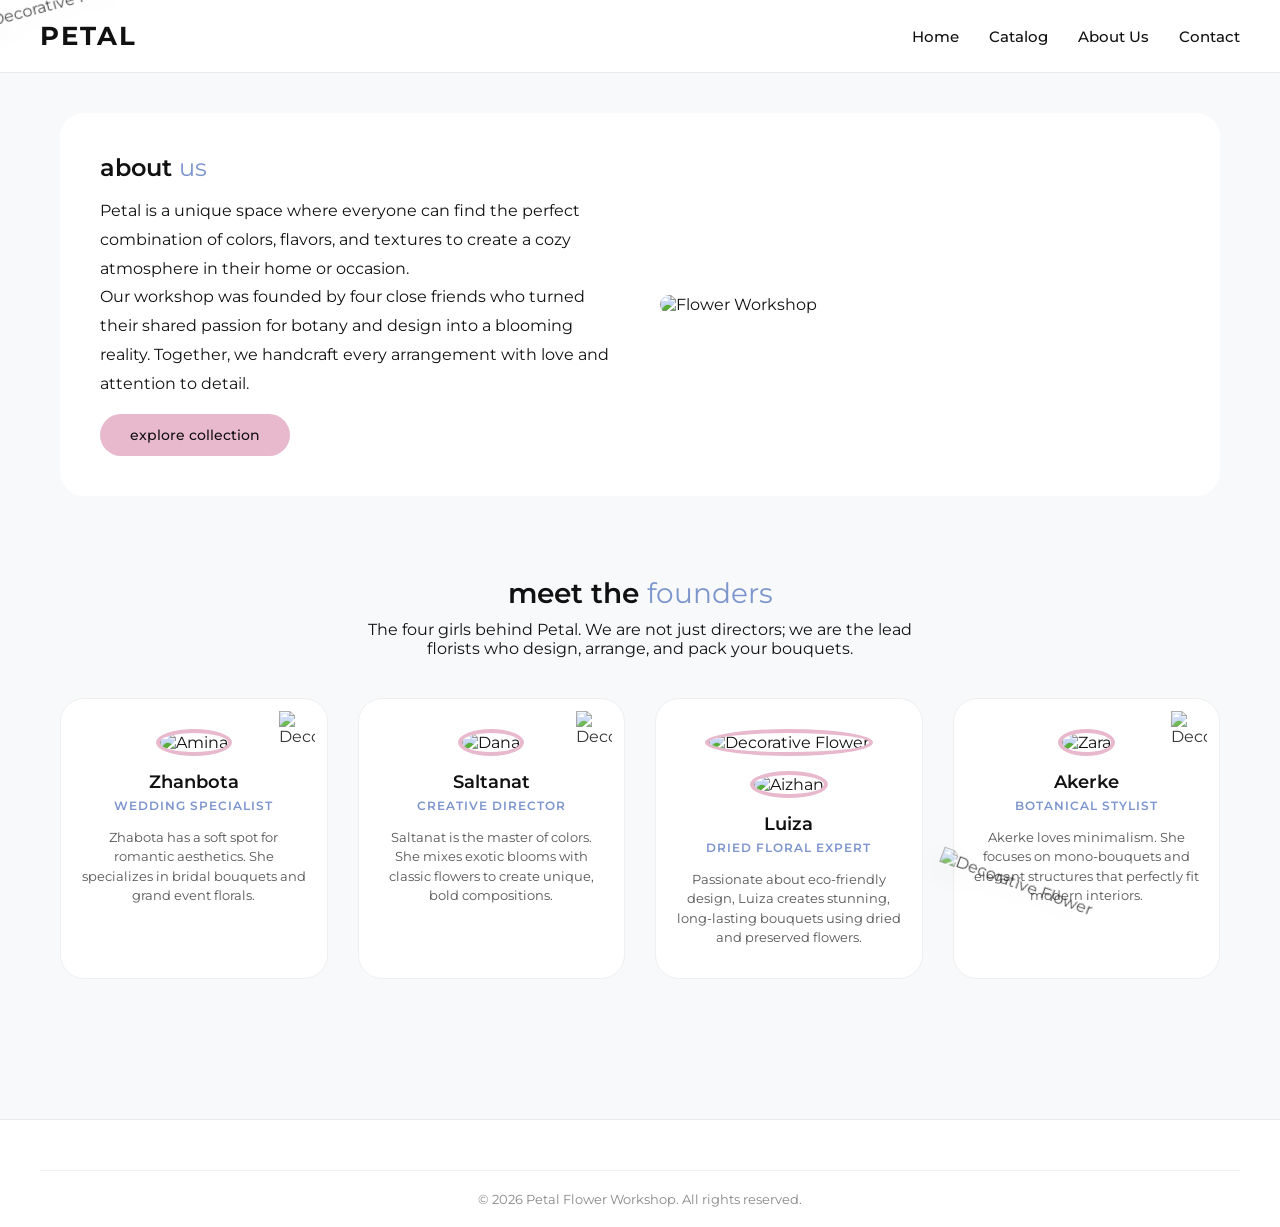
==== flower_shop_website-main/about.html @ df9ba2c2 "first commit" ====
<!DOCTYPE html>
<html lang="en">
<head>
    <meta charset="UTF-8">
    <meta name="viewport" content="width=device-width, initial-scale=1.0">
    <title>About Us - Petal</title>
    <link rel="stylesheet" href="css/style.css">
</head>
<body>
    <!-- FIXED DECORATIVE FLOWERS -->
    <img src="https://creazilla-store.fra1.digitaloceanspaces.com/cliparts/78082/pink-flower-clipart-md.png" class="bg-flower bg-flower-1" alt="Decorative Flower">
    <img src="https://creazilla-store.fra1.digitaloceanspaces.com/cliparts/78106/pink-flower-clipart-md.png" class="bg-flower bg-flower-2" alt="Decorative Flower">

    <header>
        <div class="nav-container">
            <div class="logo">Petal</div>
            <nav>
                <ul class="nav-links">
                    <li><a href="index.html">Home</a></li>
                    <li><a href="catalog.html">Catalog</a></li>
                    <li><a href="about.html">About Us</a></li>
                    <li><a href="contact.html">Contact</a></li>
                </ul>
            </nav>
        </div>
    </header>

    <main>
        <!-- Our Story Section -->
        <section class="about-grid">
            <div>
                <h2>about <span class="highlight">us</span></h2>
                <p style="margin-top: 15px; line-height: 1.8;">Petal is a unique space where everyone can find the perfect combination of colors, flavors, and textures to create a cozy atmosphere in their home or occasion.</p>
                <p style="line-height: 1.8;">Our workshop was founded by four close friends who turned their shared passion for botany and design into a blooming reality. Together, we handcraft every arrangement with love and attention to detail.</p>
                <a href="catalog.html" class="btn-pill" style="margin-top: 15px;">explore collection</a>
            </div>
            <div>
                <img src="https://images.unsplash.com/photo-1528698827591-e19ccd7bc23d?w=600&h=500&fit=crop" alt="Flower Workshop">
            </div>
        </section>

        <!-- The Founders & Florists Section -->
        <section style="margin-top: 80px; margin-bottom: 40px;">
            <h2 style="text-align: center; font-size: 28px;">meet the <span class="highlight">founders</span></h2>
            <p style="text-align: center; margin-top: 10px; max-width: 600px; margin-left: auto; margin-right: auto;">The four girls behind Petal. We are not just directors; we are the lead florists who design, arrange, and pack your bouquets.</p>
            
            <div class="team-grid">
                <!-- Founder 1 -->
                <article class="team-card">
                    <img src="https://img.magnific.com/free-psd/white-peony-flower-isolated-transparent-background_84443-94302.jpg" class="card-flower-deco" alt="Decorative Flower">
                    <img src="https://images.unsplash.com/photo-1534528741775-53994a69daeb?w=300&h=300&fit=crop" alt="Amina">
                    <h3>Zhanbota</h3>
                    <div class="team-role">Wedding Specialist</div>
                    <p>Zhabota has a soft spot for romantic aesthetics. She specializes in bridal bouquets and grand event florals.</p>
                </article>

                <!-- Founder 2 -->
                <article class="team-card">
                    <img src="https://img.magnific.com/free-psd/white-peony-flower-isolated-transparent-background_84443-94302.jpg" class="card-flower-deco" alt="Decorative Flower">
                    <img src="https://images.unsplash.com/photo-1517841905240-472988babdf9?w=300&h=300&fit=crop" alt="Dana">
                    <h3>Saltanat</h3>
                    <div class="team-role">Creative Director</div>
                    <p>Saltanat is the master of colors. She mixes exotic blooms with classic flowers to create unique, bold compositions.</p>
                </article>

                <!-- Founder 3 -->
                <article class="team-card">
                    <img src="https://img.magnific.com/free-psd/white-peony-flower-isolated-transparent-background_84443-94302.jpg" alt="Decorative Flower">
                    <img src="https://images.unsplash.com/photo-1524504388940-b1c1722653e1?w=300&h=300&fit=crop" alt="Aizhan">
                    <h3>Luiza</h3>
                    <div class="team-role">Dried Floral Expert</div>
                    <p>Passionate about eco-friendly design, Luiza creates stunning, long-lasting bouquets using dried and preserved flowers.</p>
                </article>

                <!-- Founder 4 -->
                <article class="team-card">
                    <img src="https://img.magnific.com/free-psd/white-peony-flower-isolated-transparent-background_84443-94302.jpg" class="card-flower-deco" alt="Decorative Flower">
                    <img src="https://images.unsplash.com/photo-1494790108377-be9c29b29330?w=300&h=300&fit=crop" alt="Zara">
                    <h3>Akerke</h3>
                    <div class="team-role">Botanical Stylist</div>
                    <p>Akerke loves minimalism. She focuses on mono-bouquets and elegant structures that perfectly fit modern interiors.</p>
                </article>
            </div>
        </section>
    </main>

    <footer>
        <div class="footer-bottom">
            <p>&copy; 2026 Petal Flower Workshop. All rights reserved.</p>
        </div>
    </footer>
</body>
</html>
---- flower_shop_website-main/css/style.css ----
@import url('https://fonts.googleapis.com/css2?family=Montserrat:wght@300;400;500;600;700&display=swap');

:root {
    --periwinkle: #7C95CD; /* Палетка 1 */
    --soft-blue: #8FB1CE;  /* Палетка 2 */
    --mint-green: #A9D8CA; /* Палетка 3 */
    --bg-light: #F8F9FA;   /* Фон */
    --lilac-pink: #E8B8CD; /* Палетка 5 (Акцент) */
    --text-black: #111111; /* Қара шрифт */
    --white: #FFFFFF;
}

* {
    margin: 0;
    padding: 0;
    box-sizing: border-box;
}

body {
    font-family: 'Montserrat', sans-serif;
    background-color: var(--bg-light);
    color: var(--text-black);
    display: flex;
    flex-direction: column;
    min-height: 100vh;
}

/* FIXED BACKGROUND FLOWERS */
.bg-flower {
    position: fixed;
    pointer-events: none;
    z-index: 100;
    opacity: 0.75;
    filter: drop-shadow(0 10px 15px rgba(0,0,0,0.1));
}

.bg-flower-1 {
    top: -30px;
    left: -30px;
    width: 350px;
    transform: rotate(-15deg);
}

.bg-flower-2 {
    bottom: -30px;
    right: -30px;
    width: 380px;
    transform: rotate(20deg);
}

/* FLEXBOX: Header */
header {
    background-color: var(--white);
    padding: 20px 40px;
    border-bottom: 1px solid #ECECEC;
}

.nav-container {
    display: flex;
    justify-content: space-between;
    align-items: center;
    max-width: 1200px;
    margin: 0 auto;
}

.logo {
    font-size: 26px;
    font-weight: 700;
    letter-spacing: 2px;
    color: var(--text-black);
    text-transform: uppercase;
}

.nav-links {
    list-style: none;
    display: flex;
    gap: 30px;
}

.nav-links a {
    color: var(--text-black);
    text-decoration: none;
    font-weight: 500;
    font-size: 15px;
    transition: color 0.3s;
}

.nav-links a:hover {
    color: var(--periwinkle);
}

main {
    flex: 1;
    max-width: 1200px;
    margin: 0 auto;
    width: 100%;
    padding: 40px 20px;
}

/* Typography & Accent Colors */
h1, h2, h3 {
    color: var(--text-black);
    font-weight: 600;
}

.highlight {
    color: var(--periwinkle);
    font-weight: 400;
}

/* Pill Buttons */
.btn-pill {
    display: inline-block;
    background-color: var(--lilac-pink);
    color: var(--text-black);
    padding: 12px 30px;
    border-radius: 30px;
    text-decoration: none;
    font-weight: 500;
    font-size: 14px;
    border: none;
    cursor: pointer;
    transition: all 0.3s ease;
}

.btn-pill:hover {
    background-color: var(--periwinkle);
    color: var(--white);
    transform: translateY(-2px);
}

/* HERO SECTION */
.hero {
    text-align: center;
    padding: 60px 20px;
    background-color: var(--white);
    border-radius: 24px;
    margin-bottom: 40px;
    border: 1px solid #F0F0F0;
}

.hero-subtitle {
    font-size: 14px;
    text-transform: uppercase;
    letter-spacing: 2px;
    color: var(--periwinkle);
    margin-bottom: 10px;
}

.hero-title {
    font-size: 56px;
    letter-spacing: 12px;
    margin-bottom: 20px;
    font-weight: 300;
}

.hero-img {
    width: 100%;
    max-height: 450px;
    object-fit: cover;
    border-radius: 20px;
    margin-top: 25px;
}

/* BADGES */
.badge {
    position: absolute;
    top: 15px;
    right: 15px;
    padding: 5px 12px;
    border-radius: 15px;
    font-size: 11px;
    font-weight: 700;
    color: var(--white);
}

.badge-best { background-color: var(--lilac-pink); }
.badge-new { background-color: var(--mint-green); color: var(--text-black); }

/* GRID CATALOGUE */
.grid-catalog {
    display: grid;
    grid-template-columns: repeat(auto-fit, minmax(280px, 1fr));
    gap: 30px;
    margin-top: 30px;
}

.card {
    position: relative;
    background-color: var(--white);
    border-radius: 20px;
    padding: 20px;
    text-align: center;
    border: 1px solid #EFEFEF;
    transition: transform 0.3s;
}

.card:hover {
    transform: translateY(-5px);
}

.card img {
    width: 100%;
    height: 260px;
    object-fit: cover;
    border-radius: 16px;
    margin-bottom: 15px;
}

.card h3 {
    font-size: 18px;
    margin-bottom: 8px;
}

.card .price {
    font-weight: 600;
    color: var(--periwinkle);
    margin-bottom: 15px;
}

/* ABOUT GRID */
.about-grid {
    display: grid;
    grid-template-columns: 1fr 1fr;
    gap: 40px;
    align-items: center;
    background-color: var(--white);
    padding: 40px;
    border-radius: 24px;
}

.about-grid img {
    width: 100%;
    border-radius: 20px;
}

/* TEAM GRID (About Us Founders) */
.team-grid {
    display: grid;
    grid-template-columns: repeat(auto-fit, minmax(220px, 1fr));
    gap: 30px;
    margin-top: 40px;
}

.team-card {
    position: relative;
    background-color: var(--white);
    padding: 30px 20px;
    border-radius: 24px;
    text-align: center;
    border: 1px solid #EFEFEF;
    transition: transform 0.3s;
    overflow: hidden;
}

.team-card:hover {
    transform: translateY(-5px);
    box-shadow: 0 10px 20px rgba(0,0,0,0.05);
}

.card-flower-deco {
    position: absolute;
    top: 12px;
    right: 12px;
    width: 36px;
    height: 36px;
    object-fit: contain;
    opacity: 0.85;
    pointer-events: none;
}

.team-card img:not(.card-flower-deco) {
    width: 140px;
    height: 140px;
    border-radius: 50%;
    object-fit: cover;
    margin-bottom: 15px;
    border: 4px solid var(--lilac-pink);
}

.team-card h3 {
    font-size: 18px;
    margin-bottom: 5px;
}

.team-role {
    font-size: 12px;
    font-weight: 600;
    text-transform: uppercase;
    color: var(--periwinkle);
    margin-bottom: 15px;
    letter-spacing: 1px;
}

.team-card p {
    font-size: 13px;
    color: #555;
    line-height: 1.5;
}

/* NEWSLETTER BAR */
.newsletter-section {
    background-color: var(--lilac-pink);
    padding: 40px;
    border-radius: 24px;
    text-align: center;
    margin-top: 50px;
}

.newsletter-form {
    display: flex;
    justify-content: center;
    gap: 15px;
    margin-top: 20px;
    flex-wrap: wrap;
}

.newsletter-form input {
    padding: 12px 20px;
    border-radius: 30px;
    border: none;
    width: 300px;
    outline: none;
    font-family: 'Montserrat', sans-serif;
}

/* CONTACT FORM & MESSENGERS */
.contact-container {
    display: grid;
    grid-template-columns: 1fr 1fr;
    gap: 40px;
    background: var(--white);
    padding: 40px;
    border-radius: 24px;
}

.contact-form {
    display: flex;
    flex-direction: column;
    gap: 15px;
}

.contact-form input, .contact-form textarea {
    padding: 12px;
    border: 1px solid #DDD;
    border-radius: 10px;
    font-family: 'Montserrat', sans-serif;
}

.messenger-list {
    list-style: none;
    display: flex;
    flex-direction: column;
    gap: 15px;
    margin-top: 20px;
}

.messenger-list a {
    display: block;
    padding: 12px 20px;
    background-color: var(--bg-light);
    border-radius: 15px;
    color: var(--text-black);
    text-decoration: none;
    font-weight: 500;
    transition: background 0.3s;
}

.messenger-list a:hover {
    background-color: var(--mint-green);
}

/* EXTENDED FOOTER */
footer {
    background-color: var(--white);
    border-top: 1px solid #ECECEC;
    padding: 50px 40px 20px;
    margin-top: 60px;
}

.footer-grid {
    display: grid;
    grid-template-columns: repeat(auto-fit, minmax(180px, 1fr));
    gap: 30px;
    max-width: 1200px;
    margin: 0 auto;
    margin-bottom: 40px;
}

.footer-col h4 {
    font-size: 14px;
    text-transform: uppercase;
    letter-spacing: 1px;
    margin-bottom: 15px;
    color: var(--periwinkle);
}

.footer-col ul {
    list-style: none;
}

.footer-col ul li {
    margin-bottom: 10px;
}

.footer-col ul a {
    color: var(--text-black);
    text-decoration: none;
    font-size: 14px;
}

.footer-bottom {
    text-align: center;
    font-size: 13px;
    color: #888;
    border-top: 1px solid #F0F0F0;
    padding-top: 20px;
}

/* RESPONSIVE */
@media (max-width: 768px) {
    .nav-container { flex-direction: column; gap: 15px; }
    .about-grid, .contact-container { grid-template-columns: 1fr; }
    .hero-title { font-size: 36px; letter-spacing: 6px; }
    .bg-flower-1 { width: 200px; top: -20px; left: -20px; }
    .bg-flower-2 { width: 220px; bottom: -20px; right: -20px; }
}
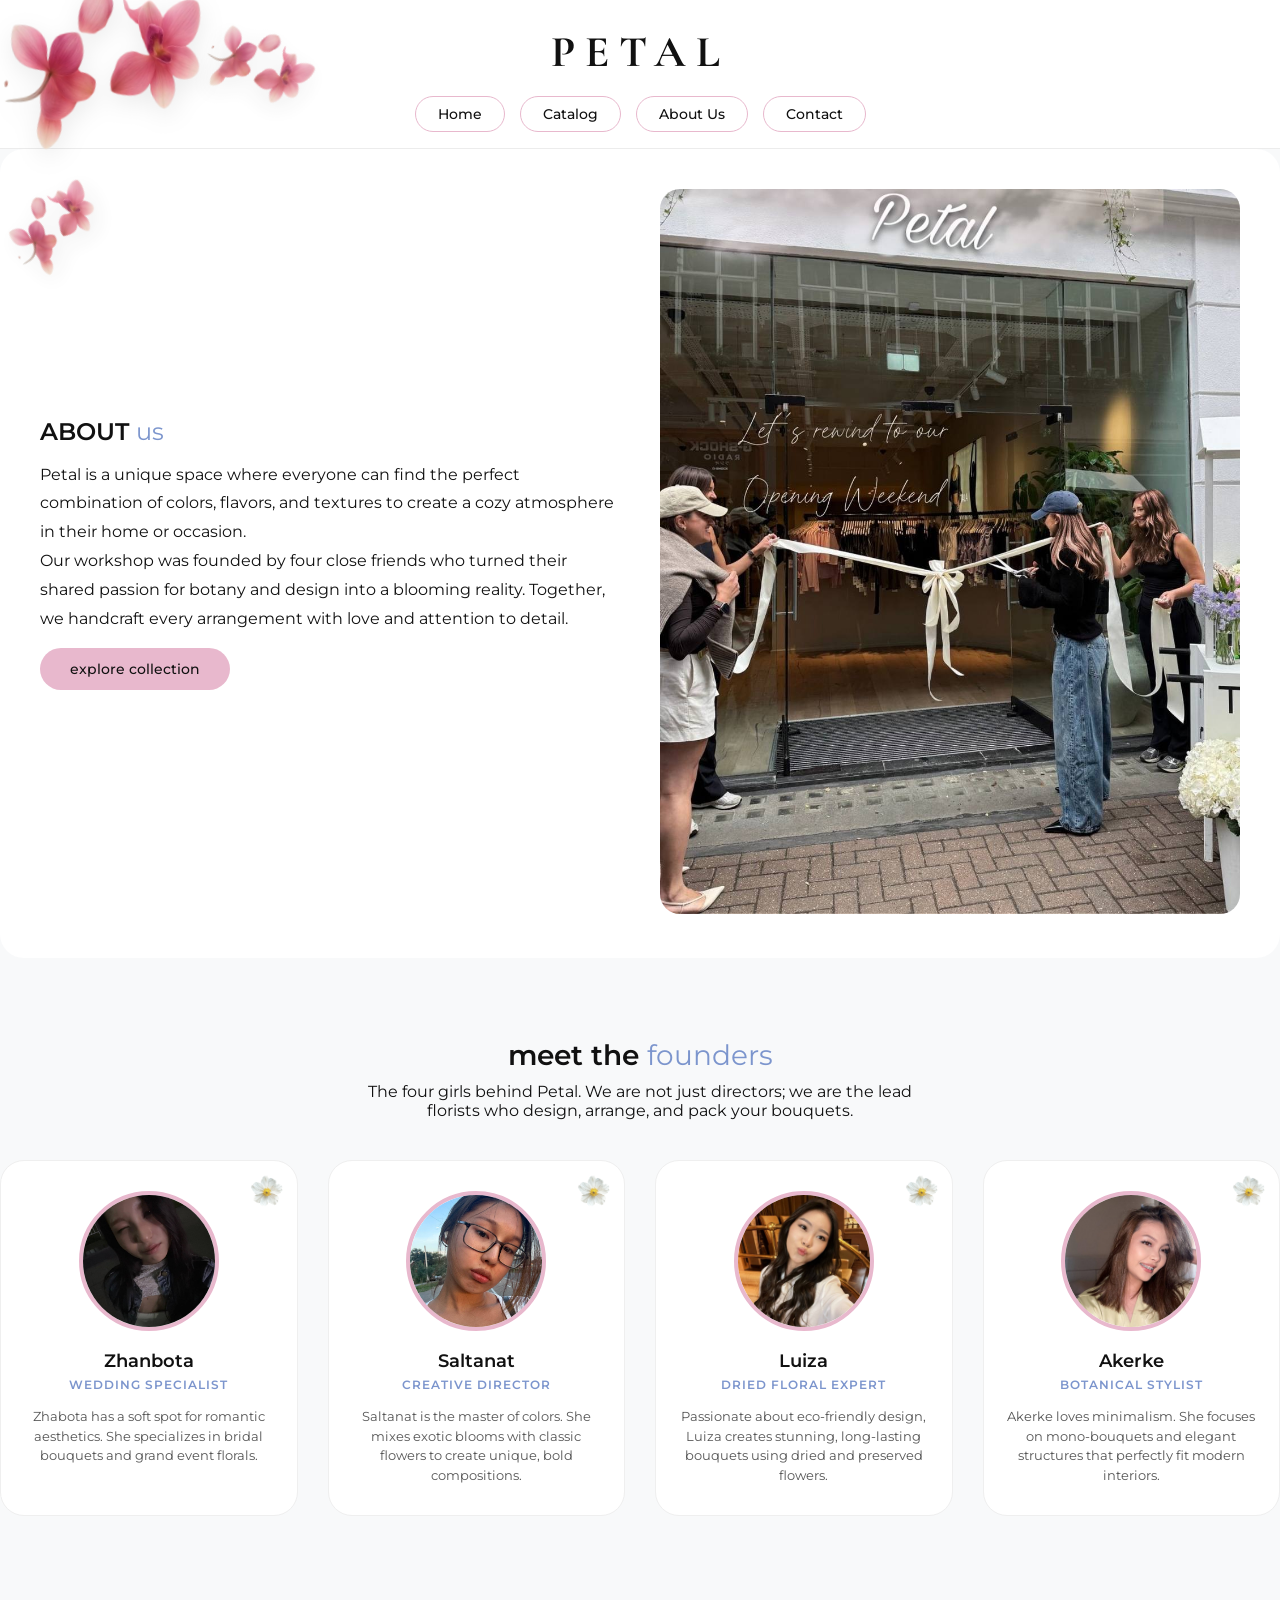
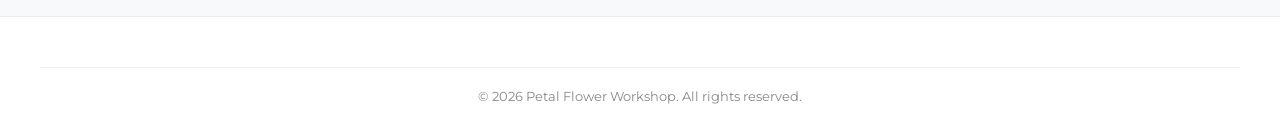
==== commit 39ade1c5: "my website" ====
--- a/flower_shop_website-main/about.html
+++ b/flower_shop_website-main/about.html
@@ -8,8 +8,9 @@
 </head>
 <body>
     <!-- FIXED DECORATIVE FLOWERS -->
-    <img src="https://creazilla-store.fra1.digitaloceanspaces.com/cliparts/78082/pink-flower-clipart-md.png" class="bg-flower bg-flower-1" alt="Decorative Flower">
-    <img src="https://creazilla-store.fra1.digitaloceanspaces.com/cliparts/78106/pink-flower-clipart-md.png" class="bg-flower bg-flower-2" alt="Decorative Flower">
+    <img src="imeges/гүл.png" class="bg-flower bg-flower-tl-main" alt="Main Flower Top Left">
+    <img src="imeges/гүл.png" class="bg-flower bg-flower-tl-sub1" alt="Sub Flower 1 Top Left">
+    <img src="imeges/гүл.png" class="bg-flower bg-flower-tl-sub2" alt="Sub Flower 2 Top Left">
 
     <header>
         <div class="nav-container">
@@ -29,13 +30,13 @@
         <!-- Our Story Section -->
         <section class="about-grid">
             <div>
-                <h2>about <span class="highlight">us</span></h2>
+                <h2>ABOUT <span class="highlight">us</span></h2>
                 <p style="margin-top: 15px; line-height: 1.8;">Petal is a unique space where everyone can find the perfect combination of colors, flavors, and textures to create a cozy atmosphere in their home or occasion.</p>
                 <p style="line-height: 1.8;">Our workshop was founded by four close friends who turned their shared passion for botany and design into a blooming reality. Together, we handcraft every arrangement with love and attention to detail.</p>
                 <a href="catalog.html" class="btn-pill" style="margin-top: 15px;">explore collection</a>
             </div>
             <div>
-                <img src="https://images.unsplash.com/photo-1528698827591-e19ccd7bc23d?w=600&h=500&fit=crop" alt="Flower Workshop">
+                <img src="imeges/біз.jpg" alt="Flower Workshop">
             </div>
         </section>
 
@@ -47,8 +48,8 @@
             <div class="team-grid">
                 <!-- Founder 1 -->
                 <article class="team-card">
-                    <img src="https://img.magnific.com/free-psd/white-peony-flower-isolated-transparent-background_84443-94302.jpg" class="card-flower-deco" alt="Decorative Flower">
-                    <img src="https://images.unsplash.com/photo-1534528741775-53994a69daeb?w=300&h=300&fit=crop" alt="Amina">
+                    <img src="imeges/фиксед.png" class="card-flower-deco" alt="Decorative Flower">
+                    <img src="imeges/жанбота.jpg" alt="Zhanbota">
                     <h3>Zhanbota</h3>
                     <div class="team-role">Wedding Specialist</div>
                     <p>Zhabota has a soft spot for romantic aesthetics. She specializes in bridal bouquets and grand event florals.</p>
@@ -56,8 +57,8 @@
 
                 <!-- Founder 2 -->
                 <article class="team-card">
-                    <img src="https://img.magnific.com/free-psd/white-peony-flower-isolated-transparent-background_84443-94302.jpg" class="card-flower-deco" alt="Decorative Flower">
-                    <img src="https://images.unsplash.com/photo-1517841905240-472988babdf9?w=300&h=300&fit=crop" alt="Dana">
+                    <img src="imeges/фиксед.png" class="card-flower-deco" alt="Decorative Flower">
+                    <img src="imeges/салтанат.jpg" alt="Saltanat">
                     <h3>Saltanat</h3>
                     <div class="team-role">Creative Director</div>
                     <p>Saltanat is the master of colors. She mixes exotic blooms with classic flowers to create unique, bold compositions.</p>
@@ -65,8 +66,8 @@
 
                 <!-- Founder 3 -->
                 <article class="team-card">
-                    <img src="https://img.magnific.com/free-psd/white-peony-flower-isolated-transparent-background_84443-94302.jpg" alt="Decorative Flower">
-                    <img src="https://images.unsplash.com/photo-1524504388940-b1c1722653e1?w=300&h=300&fit=crop" alt="Aizhan">
+                    <img src="imeges/фиксед.png" class="card-flower-deco" alt="Decorative Flower">
+                    <img src="imeges/луиза.jpg" alt="Luiza">
                     <h3>Luiza</h3>
                     <div class="team-role">Dried Floral Expert</div>
                     <p>Passionate about eco-friendly design, Luiza creates stunning, long-lasting bouquets using dried and preserved flowers.</p>
@@ -74,8 +75,8 @@
 
                 <!-- Founder 4 -->
                 <article class="team-card">
-                    <img src="https://img.magnific.com/free-psd/white-peony-flower-isolated-transparent-background_84443-94302.jpg" class="card-flower-deco" alt="Decorative Flower">
-                    <img src="https://images.unsplash.com/photo-1494790108377-be9c29b29330?w=300&h=300&fit=crop" alt="Zara">
+                    <img src="imeges/фиксед.png" class="card-flower-deco" alt="Decorative Flower">
+                    <img src="imeges/ақерке.jpg" alt="Akerke">
                     <h3>Akerke</h3>
                     <div class="team-role">Botanical Stylist</div>
                     <p>Akerke loves minimalism. She focuses on mono-bouquets and elegant structures that perfectly fit modern interiors.</p>
--- a/flower_shop_website-main/css/style.css
+++ b/flower_shop_website-main/css/style.css
@@ -1,12 +1,12 @@
-@import url('https://fonts.googleapis.com/css2?family=Montserrat:wght@300;400;500;600;700&display=swap');
+@import url('https://fonts.googleapis.com/css2?family=Cormorant+Garamond:wght@600;700&family=Montserrat:wght@300;400;500;600;700&display=swap');
 
 :root {
-    --periwinkle: #7C95CD; /* Палетка 1 */
-    --soft-blue: #8FB1CE;  /* Палетка 2 */
-    --mint-green: #A9D8CA; /* Палетка 3 */
-    --bg-light: #F8F9FA;   /* Фон */
-    --lilac-pink: #E8B8CD; /* Палетка 5 (Акцент) */
-    --text-black: #111111; /* Қара шрифт */
+    --periwinkle: #7C95CD;
+    --soft-blue: #8FB1CE;
+    --mint-green: #A9D8CA;
+    --bg-light: #F8F9FA;
+    --lilac-pink: #E8B8CD;
+    --text-black: #111111;
     --white: #FFFFFF;
 }
 
@@ -25,79 +25,135 @@
     min-height: 100vh;
 }
 
-/* FIXED BACKGROUND FLOWERS */
 .bg-flower {
     position: fixed;
     pointer-events: none;
     z-index: 100;
-    opacity: 0.75;
-    filter: drop-shadow(0 10px 15px rgba(0,0,0,0.1));
-}
-
-.bg-flower-1 {
-    top: -30px;
-    left: -30px;
-    width: 350px;
-    transform: rotate(-15deg);
-}
-
-.bg-flower-2 {
-    bottom: -30px;
-    right: -30px;
-    width: 380px;
-    transform: rotate(20deg);
-}
-
-/* FLEXBOX: Header */
+    filter: drop-shadow(0 8px 12px rgba(0,0,0,0.08));
+}
+
+.bg-flower-tl-main {
+    top: -40px;
+    left: -40px;
+    width: 280px;
+    transform: rotate(-10deg);
+    z-index: 102;
+}
+
+.bg-flower-tl-sub1 {
+    top: 15px;
+    left: 190px;
+    width: 140px;
+    transform: rotate(25deg);
+    opacity: 0.8;
+    z-index: 101;
+}
+
+.bg-flower-tl-sub2 {
+    top: 180px;
+    left: -15px;
+    width: 130px;
+    transform: rotate(-40deg);
+    opacity: 0.8;
+    z-index: 101;
+}
+
+.bg-flower-br-main {
+    bottom: -40px;
+    right: -40px;
+    width: 300px;
+    transform: rotate(15deg);
+    z-index: 102;
+}
+
+.bg-flower-br-sub1 {
+    bottom: 180px;
+    right: -15px;
+    width: 140px;
+    transform: rotate(-30deg);
+    opacity: 0.8;
+    z-index: 101;
+}
+
+.bg-flower-br-sub2 {
+    bottom: 15px;
+    right: 210px;
+    width: 130px;
+    transform: rotate(40deg);
+    opacity: 0.8;
+    z-index: 101;
+}
+
+@media (max-width: 768px) {
+    .bg-flower-tl-main { width: 160px; top: -20px; left: -20px; }
+    .bg-flower-tl-sub1 { width: 80px; top: 10px; left: 110px; }
+    .bg-flower-tl-sub2 { width: 75px; top: 100px; left: -10px; }
+
+    .bg-flower-br-main { width: 170px; bottom: -20px; right: -20px; }
+    .bg-flower-br-sub1 { width: 85px; bottom: 110px; right: -10px; }
+    .bg-flower-br-sub2 { width: 80px; bottom: 10px; right: 120px; }
+}
+
 header {
     background-color: var(--white);
-    padding: 20px 40px;
+    padding: 25px 40px;
     border-bottom: 1px solid #ECECEC;
 }
 
 .nav-container {
     display: flex;
-    justify-content: space-between;
+    flex-direction: column;
     align-items: center;
+    gap: 20px;
     max-width: 1200px;
     margin: 0 auto;
 }
 
 .logo {
-    font-size: 26px;
+    font-family: 'Cormorant Garamond', serif;
+    font-size: 44px;
     font-weight: 700;
-    letter-spacing: 2px;
+    letter-spacing: 10px;
     color: var(--text-black);
     text-transform: uppercase;
+    text-decoration: none;
+    text-align: center;
+    display: block;
+    margin-bottom: 5px;
+    transition: all 0.3s ease;
+}
+
+.logo:hover {
+    color: var(--periwinkle);
+    transform: scale(1.02);
 }
 
 .nav-links {
     list-style: none;
     display: flex;
-    gap: 30px;
+    gap: 15px;
+    flex-wrap: wrap;
+    justify-content: center;
 }
 
 .nav-links a {
     color: var(--text-black);
     text-decoration: none;
     font-weight: 500;
-    font-size: 15px;
-    transition: color 0.3s;
+    font-size: 14px;
+    padding: 8px 22px;
+    border: 1.5px solid var(--lilac-pink);
+    border-radius: 25px;
+    background-color: var(--white);
+    transition: all 0.3s ease;
 }
 
 .nav-links a:hover {
-    color: var(--periwinkle);
-}
-
-main {
-    flex: 1;
-    max-width: 1200px;
-    margin: 0 auto;
-    width: 100%;
-    padding: 40px 20px;
-}
-
-/* Typography & Accent Colors */
+    background-color: var(--lilac-pink);
+    color: var(--text-black);
+    transform: translateY(-2px);
+}
+
 h1, h2, h3 {
     color: var(--text-black);
     font-weight: 600;
@@ -108,7 +164,6 @@
     font-weight: 400;
 }
 
-/* Pill Buttons */
 .btn-pill {
     display: inline-block;
     background-color: var(--lilac-pink);
@@ -129,7 +184,6 @@
     transform: translateY(-2px);
 }
 
-/* HERO SECTION */
 .hero {
     text-align: center;
     padding: 60px 20px;
@@ -162,7 +216,6 @@
     margin-top: 25px;
 }
 
-/* BADGES */
 .badge {
     position: absolute;
     top: 15px;
@@ -177,7 +230,6 @@
 .badge-best { background-color: var(--lilac-pink); }
 .badge-new { background-color: var(--mint-green); color: var(--text-black); }
 
-/* GRID CATALOGUE */
 .grid-catalog {
     display: grid;
     grid-template-columns: repeat(auto-fit, minmax(280px, 1fr));
@@ -218,7 +270,6 @@
     margin-bottom: 15px;
 }
 
-/* ABOUT GRID */
 .about-grid {
     display: grid;
     grid-template-columns: 1fr 1fr;
@@ -234,7 +285,6 @@
     border-radius: 20px;
 }
 
-/* TEAM GRID (About Us Founders) */
 .team-grid {
     display: grid;
     grid-template-columns: repeat(auto-fit, minmax(220px, 1fr));
@@ -298,7 +348,6 @@
     line-height: 1.5;
 }
 
-/* NEWSLETTER BAR */
 .newsletter-section {
     background-color: var(--lilac-pink);
     padding: 40px;
@@ -324,7 +373,6 @@
     font-family: 'Montserrat', sans-serif;
 }
 
-/* CONTACT FORM & MESSENGERS */
 .contact-container {
     display: grid;
     grid-template-columns: 1fr 1fr;
@@ -370,7 +418,6 @@
     background-color: var(--mint-green);
 }
 
-/* EXTENDED FOOTER */
 footer {
     background-color: var(--white);
     border-top: 1px solid #ECECEC;
@@ -417,7 +464,6 @@
     padding-top: 20px;
 }
 
-/* RESPONSIVE */
 @media (max-width: 768px) {
     .nav-container { flex-direction: column; gap: 15px; }
     .about-grid, .contact-container { grid-template-columns: 1fr; }
